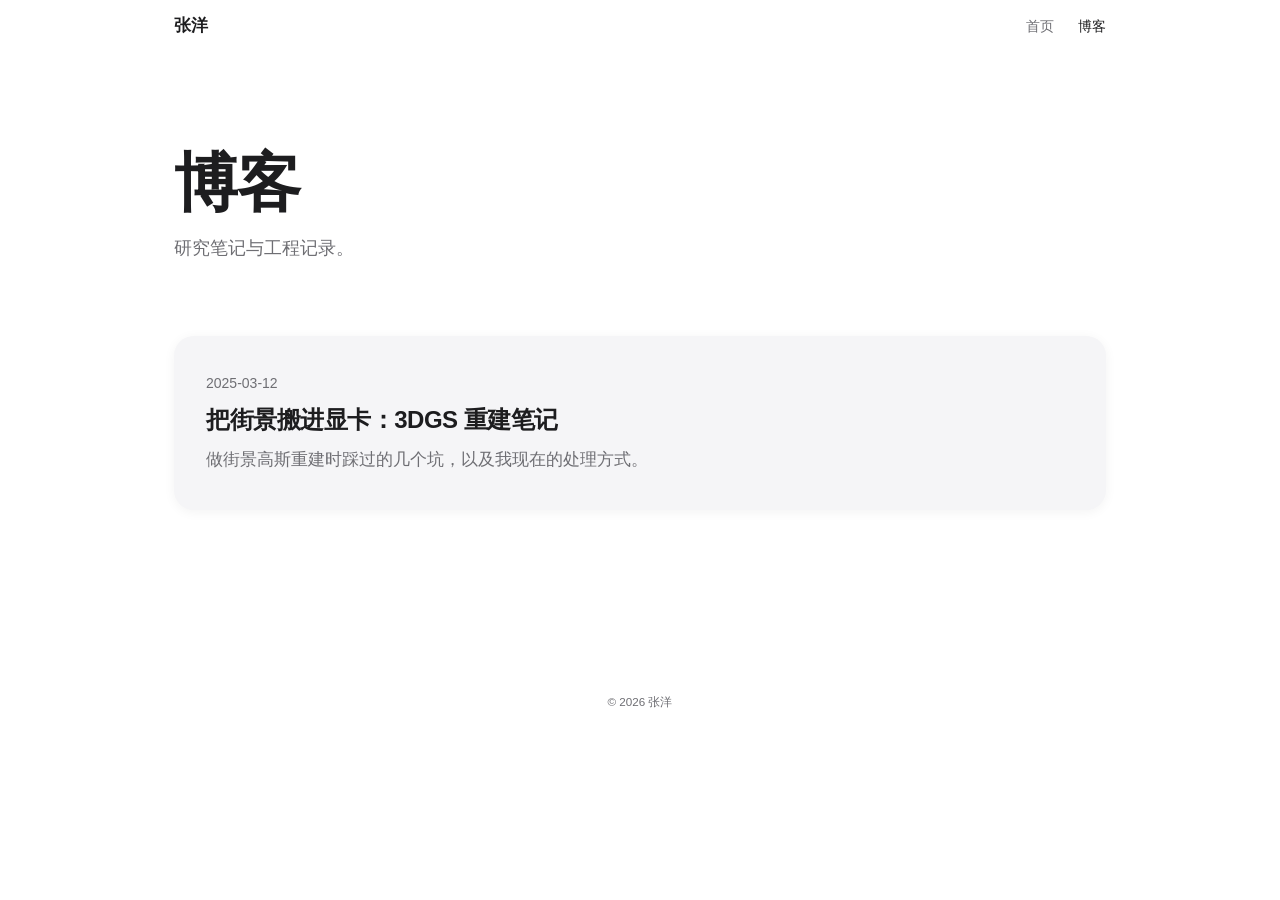
==== blog.html @ 5f1451cf "feat: 初始化个人作品集静态站点 Co-Authored-By: Claude Opus 5.5 <noreply@anthropic.com>" ====
<!DOCTYPE html>
<html lang="zh-CN">
<head>
  <meta charset="utf-8">
  <meta name="viewport" content="width=device-width, initial-scale=1">
  <meta name="color-scheme" content="light dark">
  <title>博客</title>
  <link rel="stylesheet" href="assets/css/style.css">
</head>
<body data-page="blog" class="has-nav-pad">
  <nav class="nav always" aria-label="主导航">
    <div class="wrap"><a class="brand" href="index.html"></a><ul></ul></div>
  </nav>

  <main>
    <header class="page-head">
      <div class="wrap">
        <h1>博客</h1>
        <p>研究笔记与工程记录。</p>
      </div>
    </header>
    <section style="padding-top:48px">
      <div class="wrap">
        <div class="grid" id="post-list"></div>
      </div>
    </section>
  </main>

  <footer><small>© <span id="year"></span></small></footer>
  <script src="assets/js/content.js"></script>
  <script src="assets/js/main.js"></script>
</body>
</html>
---- assets/css/style.css ----
:root {
  --bg: #ffffff;
  --bg-alt: #fafafa;
  --text: #1d1d1f;
  --muted: #6e6e73;
  --card: #f5f5f7;
  --nav-bg: rgba(255, 255, 255, 0.72);
  --shadow: 0 2px 12px rgba(0, 0, 0, 0.05);
  --radius: 20px;
  --font: -apple-system, BlinkMacSystemFont, 'SF Pro Text', 'Segoe UI', 'PingFang SC', 'Hiragino Sans GB', 'Microsoft YaHei', sans-serif;
}
@media (prefers-color-scheme: dark) {
  :root {
    --bg: #000000;
    --bg-alt: #0b0b0c;
    --text: #f5f5f7;
    --muted: #a1a1a6;
    --card: #1c1c1e;
    --nav-bg: rgba(0, 0, 0, 0.72);
    --shadow: none;
  }
}
* { box-sizing: border-box; margin: 0; padding: 0; }
html { scroll-behavior: smooth; -webkit-text-size-adjust: 100%; }
body {
  font-family: var(--font);
  background: var(--bg);
  color: var(--text);
  font-size: 18px;
  line-height: 1.65;
  -webkit-font-smoothing: antialiased;
}
a { color: inherit; text-decoration: none; }
:focus-visible { outline: 2px solid var(--text); outline-offset: 3px; border-radius: 6px; }

.wrap { max-width: 980px; margin: 0 auto; padding: 0 24px; }
.narrow { max-width: 680px; }
section { padding: 96px 0; }
.alt { background: var(--bg-alt); }

h1, h2, h3 { font-weight: 600; letter-spacing: -0.02em; line-height: 1.1; }
h2 { font-size: clamp(32px, 5vw, 48px); margin-bottom: 40px; }
.eyebrow { color: var(--muted); font-size: 15px; margin-bottom: 12px; }

/* 导航 */
.nav {
  position: fixed; top: 0; left: 0; right: 0; z-index: 10;
  background: var(--nav-bg);
  -webkit-backdrop-filter: saturate(180%) blur(20px);
  backdrop-filter: saturate(180%) blur(20px);
  transform: translateY(-100%);
  transition: transform .35s ease;
}
.nav.show, .nav.always { transform: none; }
.nav .wrap { display: flex; justify-content: space-between; align-items: center; height: 52px; }
.nav .brand { font-weight: 600; font-size: 17px; }
.nav ul { display: flex; gap: 24px; list-style: none; }
.nav ul a { font-size: 14px; color: var(--muted); transition: color .2s; }
.nav ul a:hover, .nav ul a[aria-current] { color: var(--text); }
body.has-nav-pad { padding-top: 52px; }

/* 首屏 */
.hero { min-height: 100vh; display: flex; align-items: center; text-align: center; padding: 120px 0 80px; }
.hero h1 { font-size: clamp(56px, 12vw, 72px); font-weight: 700; margin-bottom: 20px; }
.hero .sub { font-size: clamp(19px, 3vw, 24px); color: var(--muted); margin-bottom: 40px; }
.actions { display: flex; gap: 16px; justify-content: center; flex-wrap: wrap; }
.btn {
  display: inline-block; padding: 12px 26px; border-radius: 980px;
  font-size: 17px; transition: opacity .2s, background .2s;
}
.btn.primary { background: var(--text); color: var(--bg); }
.btn.primary:hover { opacity: .85; }
.btn.ghost { color: var(--text); background: var(--card); }
.btn.ghost:hover { opacity: .8; }

/* 关于 */
.about p { font-size: clamp(20px, 2.6vw, 26px); line-height: 1.55; margin-bottom: 24px; font-weight: 500; letter-spacing: -0.01em; }
.about p:not(:first-child) { color: var(--muted); font-weight: 400; font-size: clamp(18px, 2.2vw, 21px); }

/* 卡片 */
.grid { display: grid; gap: 20px; grid-template-columns: 1fr; }
.card {
  background: var(--card); border-radius: var(--radius);
  padding: 36px 32px; box-shadow: var(--shadow);
  display: flex; flex-direction: column; gap: 12px;
  transition: transform .3s ease;
}
a.card:hover { transform: translateY(-4px); }
.card h3 { font-size: 24px; }
.card p { color: var(--muted); font-size: 17px; }
.tags { display: flex; flex-wrap: wrap; gap: 8px; margin-top: auto; padding-top: 12px; list-style: none; }
.tags li { font-size: 13px; color: var(--muted); background: var(--bg); padding: 4px 12px; border-radius: 980px; }
.date { font-size: 14px; color: var(--muted); }

/* 技能 */
.skills { display: grid; gap: 0; }
.skill { display: grid; gap: 4px; padding: 24px 0; border-top: 1px solid rgba(128,128,128,.2); }
.skill:last-child { border-bottom: 1px solid rgba(128,128,128,.2); }
.skill dt { font-weight: 600; font-size: 19px; }
.skill dd { color: var(--muted); font-size: 17px; }

/* 联系 */
.contact { text-align: center; }
.contact p { color: var(--muted); margin-bottom: 28px; }
.contact .mail { font-size: clamp(24px, 5vw, 40px); font-weight: 600; letter-spacing: -0.02em; display: inline-block; margin-bottom: 24px; }
.contact .links a { color: var(--muted); font-size: 17px; }
.contact .links a:hover { color: var(--text); }

/* 空状态 */
.empty { text-align: center; padding: 80px 24px; background: var(--card); border-radius: var(--radius); }
.empty h3 { font-size: 24px; margin-bottom: 8px; }
.empty p { color: var(--muted); }

/* 页头与文章 */
.page-head { padding: 96px 0 24px; }
.page-head h1 { font-size: clamp(40px, 8vw, 64px); font-weight: 700; }
.page-head p { color: var(--muted); margin-top: 16px; }
.article h1 { font-size: clamp(32px, 6vw, 52px); margin: 8px 0 48px; }
.article h2 { font-size: 28px; margin: 48px 0 12px; }
.article p { margin-bottom: 20px; line-height: 1.75; }
.back { color: var(--muted); font-size: 15px; display: inline-block; margin-bottom: 24px; }
.back:hover { color: var(--text); }

footer { padding: 40px 0; text-align: center; color: var(--muted); font-size: 14px; }

/* 入场 */
.reveal { opacity: 0; transform: translateY(20px); transition: opacity .8s ease, transform .8s ease; }
.reveal.in { opacity: 1; transform: none; }
@media (prefers-reduced-motion: reduce) {
  .reveal { opacity: 1; transform: none; transition: none; }
  html { scroll-behavior: auto; }
}

@media (min-width: 768px) {
  .grid.two { grid-template-columns: 1fr 1fr; }
  .skill { grid-template-columns: 200px 1fr; gap: 24px; }
}
@media (min-width: 1024px) {
  section { padding: 140px 0; }
}
@media (max-width: 767px) {
  body { font-size: 17px; }
  section { padding: 72px 0; }
  .nav ul { gap: 16px; }
  .card { padding: 28px 24px; }
}
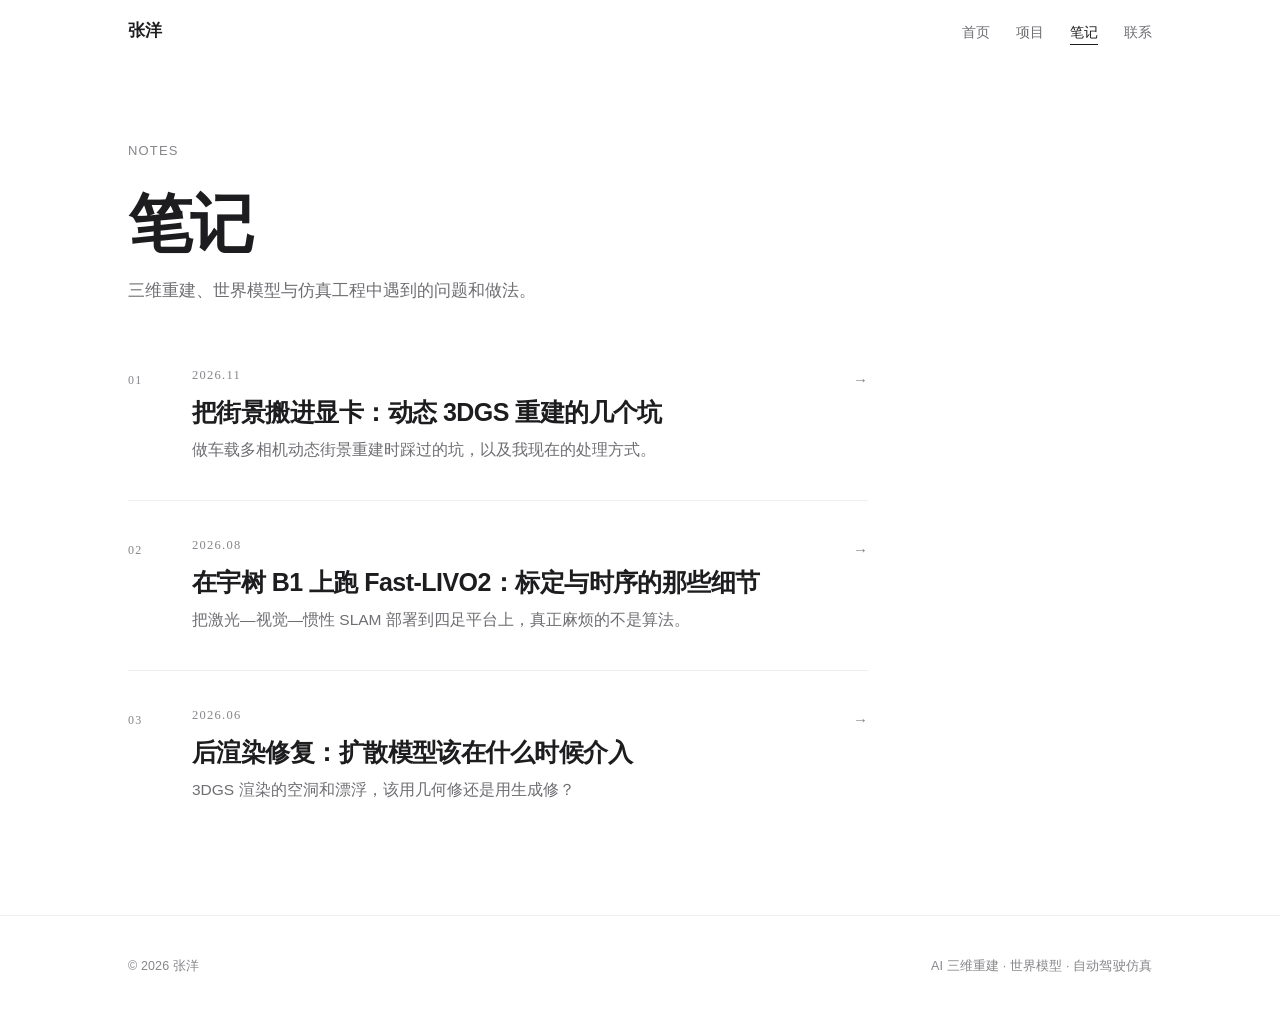
==== commit b1342df6: "feat: 换入真实简历内容，重做为编辑式双栏版式并加入校徽与企业标识 - 文案全部替换为真实简历内容（3 个项目、吉利实习、两段教育、技能、联系方式） - 版式改为编辑式双栏：左栏衬线序号 + 标题" ====
--- a/blog.html
+++ b/blog.html
@@ -1,33 +1,50 @@
 <!DOCTYPE html>
 <html lang="zh-CN">
 <head>
-  <meta charset="utf-8">
-  <meta name="viewport" content="width=device-width, initial-scale=1">
-  <meta name="color-scheme" content="light dark">
-  <title>博客</title>
-  <link rel="stylesheet" href="assets/css/style.css">
+<meta charset="utf-8">
+<meta name="viewport" content="width=device-width, initial-scale=1">
+<meta name="description" content="张洋的技术笔记：三维重建、世界模型与自动驾驶仿真。">
+<meta name="color-scheme" content="light dark">
+<meta name="theme-color" content="#ffffff" media="(prefers-color-scheme: light)">
+<meta name="theme-color" content="#000000" media="(prefers-color-scheme: dark)">
+<title>笔记 — 张洋</title>
+<link rel="icon" href="data:image/svg+xml,%3Csvg xmlns='http://www.w3.org/2000/svg' viewBox='0 0 64 64'%3E%3Crect width='64' height='64' rx='14' fill='%231d1d1f'/%3E%3Ctext x='32' y='46' font-family='PingFang SC,Microsoft YaHei,sans-serif' font-size='40' font-weight='600' fill='%23ffffff' text-anchor='middle'%3E张%3C/text%3E%3C/svg%3E">
+<link rel="stylesheet" href="assets/css/style.css">
 </head>
-<body data-page="blog" class="has-nav-pad">
-  <nav class="nav always" aria-label="主导航">
-    <div class="wrap"><a class="brand" href="index.html"></a><ul></ul></div>
-  </nav>
+<body data-page="blog">
+<a class="skip" href="#main">跳到正文</a>
 
-  <main>
-    <header class="page-head">
-      <div class="wrap">
-        <h1>博客</h1>
-        <p>研究笔记与工程记录。</p>
-      </div>
-    </header>
-    <section style="padding-top:48px">
-      <div class="wrap">
-        <div class="grid" id="post-list"></div>
-      </div>
-    </section>
-  </main>
+<nav class="nav nav-solid" aria-label="主导航">
+  <div class="wrap nav-inner">
+    <a class="brand" href="index.html" aria-label="张洋 首页"><span id="nav-name">张洋</span></a>
+    <ul class="nav-links" id="nav-links"></ul>
+  </div>
+</nav>
 
-  <footer><small>© <span id="year"></span></small></footer>
-  <script src="assets/js/content.js"></script>
-  <script src="assets/js/main.js"></script>
+<main id="main">
+  <header class="page-head">
+    <div class="wrap">
+      <p class="hero-eyebrow">Notes</p>
+      <h1>笔记</h1>
+      <p class="page-sub">三维重建、世界模型与仿真工程中遇到的问题和做法。</p>
+    </div>
+  </header>
+
+  <section class="sec sec-tight">
+    <div class="wrap">
+      <div class="post-list" id="post-list"></div>
+    </div>
+  </section>
+</main>
+
+<footer class="foot">
+  <div class="wrap foot-inner">
+    <span id="foot-left"></span>
+    <span id="foot-right"></span>
+  </div>
+</footer>
+
+<script src="assets/js/content.js"></script>
+<script src="assets/js/main.js"></script>
 </body>
 </html>
--- a/assets/css/style.css
+++ b/assets/css/style.css
@@ -1,146 +1,787 @@
+/* ============================================================
+   张洋 · 个人作品集
+   版式系统：左侧栏（编号 + 标题）+ 右侧正文列，靠字重 / 留白 / 细线分层。
+   深色模式跟随系统。
+   ============================================================ */
+
 :root {
-  --bg: #ffffff;
-  --bg-alt: #fafafa;
-  --text: #1d1d1f;
-  --muted: #6e6e73;
-  --card: #f5f5f7;
-  --nav-bg: rgba(255, 255, 255, 0.72);
-  --shadow: 0 2px 12px rgba(0, 0, 0, 0.05);
-  --radius: 20px;
-  --font: -apple-system, BlinkMacSystemFont, 'SF Pro Text', 'Segoe UI', 'PingFang SC', 'Hiragino Sans GB', 'Microsoft YaHei', sans-serif;
-}
+  --paper: #ffffff;
+  --paper-alt: #fafafa;
+  --paper-sunk: #f5f5f7;
+  --surface-2: #f2f2f4;
+
+  --ink: #1d1d1f;
+  --ink-soft: #35353a;
+  --ink-mute: #6e6e73;
+  --ink-faint: #86868b;
+
+  --rule: rgba(0, 0, 0, 0.11);
+  --rule-soft: rgba(0, 0, 0, 0.065);
+  --nav-bg: rgba(255, 255, 255, 0.74);
+  --nav-rule: rgba(0, 0, 0, 0.08);
+
+  --shadow-sm: 0 1px 2px rgba(0, 0, 0, 0.035), 0 8px 24px rgba(0, 0, 0, 0.045);
+
+  --r-sm: 12px;
+  --r-md: 18px;
+  --r-lg: 22px;
+
+  --font-sans: -apple-system, BlinkMacSystemFont, 'SF Pro Text', 'Segoe UI',
+    'PingFang SC', 'Hiragino Sans GB', 'Microsoft YaHei', sans-serif;
+  --font-serif: 'Iowan Old Style', 'Palatino Linotype', Palatino, 'Songti SC',
+    'Source Han Serif SC', 'Noto Serif CJK SC', Georgia, serif;
+
+  --ease: cubic-bezier(0.22, 0.61, 0.36, 1);
+  --maxw: 1080px;
+  --rail: 232px;
+  --rail-gap: 64px;
+}
+
 @media (prefers-color-scheme: dark) {
   :root {
-    --bg: #000000;
-    --bg-alt: #0b0b0c;
-    --text: #f5f5f7;
-    --muted: #a1a1a6;
-    --card: #1c1c1e;
-    --nav-bg: rgba(0, 0, 0, 0.72);
-    --shadow: none;
-  }
-}
-* { box-sizing: border-box; margin: 0; padding: 0; }
-html { scroll-behavior: smooth; -webkit-text-size-adjust: 100%; }
+    --paper: #000000;
+    --paper-alt: #0b0b0c;
+    --paper-sunk: #1c1c1e;
+    --surface-2: #242427;
+
+    --ink: #f5f5f7;
+    --ink-soft: #d8d8dd;
+    --ink-mute: #a8a8ae;
+    --ink-faint: #8e8e93;
+
+    --rule: rgba(255, 255, 255, 0.14);
+    --rule-soft: rgba(255, 255, 255, 0.085);
+    --nav-bg: rgba(0, 0, 0, 0.68);
+    --nav-rule: rgba(255, 255, 255, 0.11);
+
+    --shadow-sm: none;
+  }
+}
+
+/* ---------- 基础 ---------- */
+*, *::before, *::after { box-sizing: border-box; }
+* { margin: 0; padding: 0; }
+
+html {
+  scroll-behavior: smooth;
+  -webkit-text-size-adjust: 100%;
+  scroll-padding-top: 84px;
+}
+
 body {
-  font-family: var(--font);
-  background: var(--bg);
-  color: var(--text);
+  font-family: var(--font-sans);
   font-size: 18px;
-  line-height: 1.65;
+  line-height: 1.68;
+  color: var(--ink);
+  background: var(--paper);
   -webkit-font-smoothing: antialiased;
-}
+  -moz-osx-font-smoothing: grayscale;
+  text-rendering: optimizeLegibility;
+  overflow-x: hidden;
+}
+
 a { color: inherit; text-decoration: none; }
-:focus-visible { outline: 2px solid var(--text); outline-offset: 3px; border-radius: 6px; }
-
-.wrap { max-width: 980px; margin: 0 auto; padding: 0 24px; }
-.narrow { max-width: 680px; }
-section { padding: 96px 0; }
-.alt { background: var(--bg-alt); }
-
-h1, h2, h3 { font-weight: 600; letter-spacing: -0.02em; line-height: 1.1; }
-h2 { font-size: clamp(32px, 5vw, 48px); margin-bottom: 40px; }
-.eyebrow { color: var(--muted); font-size: 15px; margin-bottom: 12px; }
-
-/* 导航 */
+img { max-width: 100%; display: block; }
+ul, ol { list-style: none; }
+strong { font-weight: 600; }
+time, .num { font-variant-numeric: tabular-nums; }
+
+:focus-visible {
+  outline: 2px solid var(--ink);
+  outline-offset: 3px;
+  border-radius: 3px;
+}
+
+::selection { background: var(--ink); color: var(--paper); }
+
+.skip {
+  position: absolute; left: -9999px; top: 0;
+  background: var(--ink); color: var(--paper);
+  padding: 10px 18px; border-radius: 0 0 var(--r-sm) 0; z-index: 100;
+}
+.skip:focus { left: 0; }
+
+.wrap { width: 100%; max-width: var(--maxw); margin: 0 auto; padding: 0 28px; }
+.measure { max-width: 42em; }
+
+/* ---------- 导航 ---------- */
 .nav {
-  position: fixed; top: 0; left: 0; right: 0; z-index: 10;
+  position: fixed; inset: 0 0 auto 0; z-index: 50;
   background: var(--nav-bg);
   -webkit-backdrop-filter: saturate(180%) blur(20px);
   backdrop-filter: saturate(180%) blur(20px);
-  transform: translateY(-100%);
-  transition: transform .35s ease;
-}
-.nav.show, .nav.always { transform: none; }
-.nav .wrap { display: flex; justify-content: space-between; align-items: center; height: 52px; }
-.nav .brand { font-weight: 600; font-size: 17px; }
-.nav ul { display: flex; gap: 24px; list-style: none; }
-.nav ul a { font-size: 14px; color: var(--muted); transition: color .2s; }
-.nav ul a:hover, .nav ul a[aria-current] { color: var(--text); }
-body.has-nav-pad { padding-top: 52px; }
-
-/* 首屏 */
-.hero { min-height: 100vh; display: flex; align-items: center; text-align: center; padding: 120px 0 80px; }
-.hero h1 { font-size: clamp(56px, 12vw, 72px); font-weight: 700; margin-bottom: 20px; }
-.hero .sub { font-size: clamp(19px, 3vw, 24px); color: var(--muted); margin-bottom: 40px; }
-.actions { display: flex; gap: 16px; justify-content: center; flex-wrap: wrap; }
+  border-bottom: 1px solid transparent;
+  transition: border-color .35s var(--ease), transform .45s var(--ease);
+  transform: translateY(-102%);
+}
+.nav.show, .nav-solid { transform: none; }
+.nav.show { border-bottom-color: var(--nav-rule); }
+.nav-inner {
+  display: flex; align-items: center; justify-content: space-between;
+  height: 62px; gap: 24px;
+}
+.brand {
+  font-size: 16.5px; font-weight: 600; letter-spacing: -0.01em;
+  white-space: nowrap;
+}
+.nav-links { display: flex; align-items: center; gap: 26px; }
+.nav-links a {
+  font-size: 13.5px; color: var(--ink-mute);
+  transition: color .2s var(--ease);
+  position: relative;
+  padding-bottom: 2px;
+}
+.nav-links a:hover, .nav-links a[aria-current] { color: var(--ink); }
+.nav-links a::after {
+  content: ''; position: absolute; left: 0; right: 0; bottom: -3px;
+  height: 1px; background: currentColor;
+  transform: scaleX(0); transform-origin: left;
+  transition: transform .3s var(--ease);
+}
+.nav-links a:hover::after, .nav-links a[aria-current]::after { transform: scaleX(1); }
+
+/* ---------- 首屏 ---------- */
+.hero {
+  position: relative;
+  min-height: 100svh;
+  display: flex; flex-direction: column; justify-content: center;
+  padding: 148px 0 104px;
+}
+.hero-grid {
+  display: grid;
+  grid-template-columns: minmax(0, 1fr);
+  row-gap: 56px;
+  align-items: end;
+}
+.hero-eyebrow {
+  font-size: 13px; letter-spacing: 0.09em;
+  color: var(--ink-faint); margin-bottom: 30px; font-weight: 500;
+  text-transform: uppercase;
+}
+.hero-name {
+  font-size: clamp(52px, 8.6vw, 98px);
+  font-weight: 700;
+  letter-spacing: -0.04em;
+  line-height: 0.96;
+  margin-bottom: 30px;
+}
+.hero-sub {
+  font-size: clamp(19px, 2.2vw, 26px);
+  line-height: 1.54;
+  letter-spacing: -0.014em;
+  color: var(--ink-soft);
+  font-weight: 400;
+  max-width: 22em;
+  margin-bottom: 20px;
+  text-wrap: balance;
+}
+.hero-meta {
+  font-size: 14.5px; color: var(--ink-faint);
+  letter-spacing: 0.01em; margin-bottom: 46px;
+}
+
+.actions { display: flex; gap: 12px; flex-wrap: wrap; }
 .btn {
-  display: inline-block; padding: 12px 26px; border-radius: 980px;
-  font-size: 17px; transition: opacity .2s, background .2s;
-}
-.btn.primary { background: var(--text); color: var(--bg); }
-.btn.primary:hover { opacity: .85; }
-.btn.ghost { color: var(--text); background: var(--card); }
-.btn.ghost:hover { opacity: .8; }
-
-/* 关于 */
-.about p { font-size: clamp(20px, 2.6vw, 26px); line-height: 1.55; margin-bottom: 24px; font-weight: 500; letter-spacing: -0.01em; }
-.about p:not(:first-child) { color: var(--muted); font-weight: 400; font-size: clamp(18px, 2.2vw, 21px); }
-
-/* 卡片 */
-.grid { display: grid; gap: 20px; grid-template-columns: 1fr; }
-.card {
-  background: var(--card); border-radius: var(--radius);
-  padding: 36px 32px; box-shadow: var(--shadow);
-  display: flex; flex-direction: column; gap: 12px;
-  transition: transform .3s ease;
-}
-a.card:hover { transform: translateY(-4px); }
-.card h3 { font-size: 24px; }
-.card p { color: var(--muted); font-size: 17px; }
-.tags { display: flex; flex-wrap: wrap; gap: 8px; margin-top: auto; padding-top: 12px; list-style: none; }
-.tags li { font-size: 13px; color: var(--muted); background: var(--bg); padding: 4px 12px; border-radius: 980px; }
-.date { font-size: 14px; color: var(--muted); }
-
-/* 技能 */
-.skills { display: grid; gap: 0; }
-.skill { display: grid; gap: 4px; padding: 24px 0; border-top: 1px solid rgba(128,128,128,.2); }
-.skill:last-child { border-bottom: 1px solid rgba(128,128,128,.2); }
-.skill dt { font-weight: 600; font-size: 19px; }
-.skill dd { color: var(--muted); font-size: 17px; }
-
-/* 联系 */
-.contact { text-align: center; }
-.contact p { color: var(--muted); margin-bottom: 28px; }
-.contact .mail { font-size: clamp(24px, 5vw, 40px); font-weight: 600; letter-spacing: -0.02em; display: inline-block; margin-bottom: 24px; }
-.contact .links a { color: var(--muted); font-size: 17px; }
-.contact .links a:hover { color: var(--text); }
-
-/* 空状态 */
-.empty { text-align: center; padding: 80px 24px; background: var(--card); border-radius: var(--radius); }
-.empty h3 { font-size: 24px; margin-bottom: 8px; }
-.empty p { color: var(--muted); }
-
-/* 页头与文章 */
-.page-head { padding: 96px 0 24px; }
-.page-head h1 { font-size: clamp(40px, 8vw, 64px); font-weight: 700; }
-.page-head p { color: var(--muted); margin-top: 16px; }
-.article h1 { font-size: clamp(32px, 6vw, 52px); margin: 8px 0 48px; }
-.article h2 { font-size: 28px; margin: 48px 0 12px; }
-.article p { margin-bottom: 20px; line-height: 1.75; }
-.back { color: var(--muted); font-size: 15px; display: inline-block; margin-bottom: 24px; }
-.back:hover { color: var(--text); }
-
-footer { padding: 40px 0; text-align: center; color: var(--muted); font-size: 14px; }
-
-/* 入场 */
-.reveal { opacity: 0; transform: translateY(20px); transition: opacity .8s ease, transform .8s ease; }
-.reveal.in { opacity: 1; transform: none; }
+  display: inline-flex; align-items: center; justify-content: center;
+  padding: 13px 28px; border-radius: 980px;
+  font-size: 15.5px; font-weight: 500; letter-spacing: -0.005em;
+  border: 1px solid transparent;
+  transition: opacity .22s var(--ease), background .22s var(--ease),
+              color .22s var(--ease), transform .18s var(--ease);
+}
+.btn:active { transform: scale(0.978); }
+.btn.primary { background: var(--ink); color: var(--paper); }
+.btn.primary:hover { opacity: .84; }
+.btn.ghost { background: var(--surface-2); color: var(--ink); }
+.btn.ghost:hover { background: var(--paper-sunk); }
+@media (prefers-color-scheme: dark) {
+  .btn.ghost:hover { background: var(--surface-2); opacity: .82; }
+}
+
+/* 首屏右侧索引（大屏） */
+.hero-index { display: none; }
+.hero-index-label {
+  font-family: var(--font-serif);
+  font-size: 11.5px; letter-spacing: 0.16em; text-transform: uppercase;
+  color: var(--ink-faint); margin-bottom: 16px;
+}
+.hero-index li {
+  display: grid;
+  grid-template-columns: 20px minmax(0, 1fr) auto;
+  gap: 12px; align-items: start;
+  padding: 12px 0;
+  border-top: 1px solid var(--rule-soft);
+  font-size: 13px; color: var(--ink-mute); line-height: 1.5;
+}
+.hero-index li:last-child { border-bottom: 1px solid var(--rule-soft); }
+.hero-index .idx {
+  font-family: var(--font-serif);
+  font-size: 11.5px; color: var(--ink-faint); letter-spacing: 0.06em;
+  flex: none; width: 18px;
+}
+.hero-index .t { text-wrap: pretty; }
+.hero-index .y {
+  font-size: 11px; letter-spacing: 0.04em;
+  color: var(--ink-faint); font-variant-numeric: tabular-nums;
+  padding-top: 2px; white-space: nowrap;
+}
+
+.scroll-hint {
+  position: absolute; left: 50%; bottom: 38px; transform: translateX(-50%);
+  width: 22px; height: 38px;
+  border: 1px solid var(--rule);
+  border-radius: 980px;
+  display: flex; justify-content: center; padding-top: 8px;
+}
+.scroll-hint span {
+  width: 2.5px; height: 6px; border-radius: 2px;
+  background: var(--ink-faint);
+  animation: scrolldot 2.2s var(--ease) infinite;
+}
+@keyframes scrolldot {
+  0%, 100% { opacity: 0; transform: translateY(0); }
+  35% { opacity: 1; }
+  70% { opacity: 0; transform: translateY(13px); }
+}
+
+/* ---------- 区块骨架 ---------- */
+.sec { padding: 112px 0; }
+.sec-alt { background: var(--paper-alt); }
+.sec-tight { padding: 8px 0 112px; }
+
+.sec-grid {
+  display: grid;
+  grid-template-columns: minmax(0, 1fr);
+  row-gap: 34px;
+  align-items: start;
+}
+.sec-rail { display: flex; flex-direction: column; gap: 12px; }
+.sec-no {
+  font-family: var(--font-serif);
+  font-size: 12px; letter-spacing: 0.14em;
+  color: var(--ink-faint); font-variant-numeric: tabular-nums;
+}
+.sec-title {
+  font-size: clamp(25px, 3vw, 31px);
+  font-weight: 600;
+  letter-spacing: -0.022em;
+  line-height: 1.15;
+  text-wrap: balance;
+}
+.sec-body { min-width: 0; }
+
+/* ---------- 关于 ---------- */
+.prose { max-width: 39em; }
+.prose p {
+  font-size: 17.5px;
+  line-height: 1.78;
+  letter-spacing: -0.003em;
+  color: var(--ink-soft);
+  margin-bottom: 20px;
+  text-wrap: pretty;
+}
+.prose p:first-child {
+  font-size: clamp(20px, 2.3vw, 23px);
+  line-height: 1.55;
+  color: var(--ink);
+  font-weight: 500;
+  letter-spacing: -0.014em;
+  margin-bottom: 26px;
+}
+.prose p:last-child { margin-bottom: 0; }
+
+/* ---------- 项目 / 实习条目 ---------- */
+.work-list { display: flex; flex-direction: column; }
+.work {
+  display: flex; flex-direction: column;
+  padding: 44px 0 48px;
+  border-top: 1px solid var(--rule-soft);
+}
+.work:first-child { border-top: none; padding-top: 0; }
+.work:last-child { padding-bottom: 0; }
+
+.rule-row {
+  display: flex; align-items: center; gap: 14px;
+  margin-bottom: 18px;
+  font-size: 12px; letter-spacing: 0.06em;
+  color: var(--ink-faint);
+  font-variant-numeric: tabular-nums;
+}
+.rule-row .no {
+  font-family: var(--font-serif); font-size: 12px;
+  letter-spacing: 0.1em; flex: none;
+}
+.rule-row .line {
+  flex: 1; height: 1px; background: var(--rule);
+  transform: scaleY(0.5); transform-origin: center;
+}
+.rule-row .stamp { flex: none; }
+
+/* 机构标识（校徽 / 企业标）——按高度自适应宽度，浅色底不加框 */
+.crest {
+  flex: none;
+  display: inline-flex;
+  align-items: center;
+  justify-content: center;
+  height: 26px;
+  max-width: 104px;
+  overflow: visible;
+}
+.crest img {
+  height: 100%;
+  width: auto;
+  max-width: 100%;
+  object-fit: contain;
+  opacity: .95;
+  transition: opacity .25s var(--ease);
+}
+.work:hover .crest img, .edu:hover .crest img { opacity: 1; }
+
+/* 深色底上：黑/深蓝标识会糊掉，给一层浅色垫片保证可读 */
+@media (prefers-color-scheme: dark) {
+  .crest {
+    background: #f2f2f4;
+    padding: 3px 6px;
+    border-radius: 5px;
+  }
+  .crest img { opacity: 1; }
+}
+
+.work-title-row {
+  display: flex;
+  align-items: flex-start;
+  gap: 12px;
+  margin-bottom: 10px;
+}
+.work-title-row .work-title { margin-bottom: 0; }
+
+.work-title {
+  font-size: clamp(22px, 2.7vw, 29px);
+  font-weight: 600; letter-spacing: -0.024em; line-height: 1.2;
+  margin-bottom: 10px;
+  text-wrap: balance;
+}
+.work-role {
+  font-size: 14.5px; color: var(--ink-mute);
+  letter-spacing: -0.002em; margin-bottom: 22px;
+}
+.work-lead {
+  font-size: 17px; line-height: 1.76;
+  color: var(--ink-soft);
+  max-width: 38em;
+  text-wrap: pretty;
+}
+.work-body { display: flex; flex-direction: column; gap: 26px; }
+
+.points { display: flex; flex-direction: column; gap: 22px; }
+.points h4 {
+  font-size: 15.5px; font-weight: 600;
+  letter-spacing: -0.008em; margin-bottom: 7px;
+  color: var(--ink);
+}
+.points p {
+  font-size: 16px; line-height: 1.8;
+  color: var(--ink-mute);
+  max-width: 40em;
+  text-wrap: pretty;
+}
+
+/* 技术标签 */
+.tags { display: flex; flex-wrap: wrap; gap: 7px; }
+.tags li {
+  font-size: 12px; letter-spacing: 0.005em;
+  color: var(--ink-mute);
+  background: var(--surface-2);
+  padding: 5px 11px; border-radius: 6px;
+  white-space: nowrap;
+  transition: color .2s var(--ease), background .2s var(--ease);
+}
+.sec-alt .tags li { background: var(--paper); }
+@media (prefers-color-scheme: dark) {
+  .tags li { background: var(--surface-2); color: var(--ink-soft); }
+  .sec-alt .tags li { background: var(--paper-sunk); }
+}
+
+/* ---------- 教育 ---------- */
+.edu-list { display: flex; flex-direction: column; }
+.edu {
+  display: flex; flex-direction: column;
+  padding: 36px 0 40px;
+  border-top: 1px solid var(--rule-soft);
+}
+.edu:first-child { border-top: none; padding-top: 0; }
+.edu:last-child { padding-bottom: 0; }
+.edu-top {
+  display: flex; align-items: center; flex-wrap: wrap; gap: 10px 12px;
+  margin-bottom: 4px;
+}
+.edu .crest { width: 34px; height: 34px; border-radius: 8px; }
+.edu-school {
+  font-size: clamp(20px, 2.3vw, 23px);
+  font-weight: 600; letter-spacing: -0.018em;
+}
+.badge {
+  font-size: 11px; font-weight: 600; letter-spacing: 0.06em;
+  color: var(--ink-mute);
+  background: var(--surface-2);
+  padding: 2px 7px; border-radius: 5px;
+  transform: translateY(-2px);
+}
+.edu-degree { font-size: 15.5px; color: var(--ink-mute); }
+.edu-period {
+  font-size: 13.5px; color: var(--ink-faint);
+  letter-spacing: 0.03em; margin-top: 1px;
+  font-variant-numeric: tabular-nums;
+}
+.edu-detail {
+  font-size: 15.5px; color: var(--ink-soft);
+  margin-top: 18px; font-variant-numeric: tabular-nums;
+}
+.edu-honors {
+  font-size: 15px; color: var(--ink-mute); line-height: 1.72;
+  max-width: 36em; margin-top: 7px;
+}
+
+/* ---------- 技能 ---------- */
+.skill-list { display: flex; flex-direction: column; }
+.skill {
+  display: grid;
+  grid-template-columns: minmax(0, 132px) minmax(0, 1fr);
+  column-gap: 28px;
+  row-gap: 6px;
+  align-items: baseline;
+  padding: 22px 0 24px;
+  border-top: 1px solid var(--rule-soft);
+}
+.skill:first-child { border-top: none; padding-top: 0; }
+.skill:last-child { padding-bottom: 0; }
+.skill-group {
+  font-size: 12.5px; font-weight: 600;
+  letter-spacing: 0.06em; color: var(--ink-faint);
+  padding-top: 3px;
+}
+.skill-items {
+  font-size: 16px; line-height: 1.85; max-width: 44em;
+  color: var(--ink-soft); letter-spacing: -0.002em;
+  text-wrap: pretty;
+}
+.skill-items li { display: inline-block; }
+.skill-items li:not(:last-child)::after {
+  content: '、';
+  color: var(--ink-faint);
+  margin-right: 2px;
+}
+
+/* ---------- 联系 ---------- */
+.sec-contact {
+  background: #111113; color: #f5f5f7;
+  padding: 116px 0 112px;
+}
+.sec-contact .sec-no { color: rgba(255, 255, 255, 0.4); }
+.sec-contact .sec-title { color: #fff; }
+.contact-intro {
+  font-size: clamp(18px, 2.2vw, 21px);
+  line-height: 1.62; color: rgba(255, 255, 255, 0.7);
+  max-width: 26em; margin-bottom: 44px;
+  text-wrap: pretty;
+}
+.contact-mail {
+  display: inline-block;
+  font-size: clamp(24px, 4.6vw, 42px);
+  font-weight: 600; letter-spacing: -0.028em;
+  line-height: 1.2;
+  padding-bottom: 8px;
+  background-image: linear-gradient(currentColor, currentColor);
+  background-repeat: no-repeat;
+  background-size: 100% 1px;
+  background-position: 0 100%;
+  transition: background-size .35s var(--ease);
+  word-break: break-word;
+}
+.contact-mail:hover { background-size: 100% 2px; }
+
+.contact-meta {
+  display: grid; gap: 0;
+  margin-top: 64px;
+  border-top: 1px solid rgba(255, 255, 255, 0.14);
+  max-width: 620px;
+}
+.contact-meta > div {
+  display: grid;
+  grid-template-columns: 92px minmax(0, 1fr);
+  gap: 16px; align-items: baseline;
+  padding: 14px 0;
+  border-bottom: 1px solid rgba(255, 255, 255, 0.09);
+}
+.contact-meta dt {
+  font-size: 12px; letter-spacing: 0.1em;
+  color: rgba(255, 255, 255, 0.42);
+}
+.contact-meta dd {
+  font-size: 15px; color: rgba(255, 255, 255, 0.82);
+  letter-spacing: -0.002em;
+}
+.contact-meta a {
+  transition: color .22s var(--ease);
+  border-bottom: 1px solid transparent;
+}
+.contact-meta a:hover { color: #fff; border-bottom-color: rgba(255, 255, 255, 0.5); }
+
+@media (prefers-color-scheme: dark) {
+  .sec-contact {
+    background: #101012;
+    border-top: 1px solid var(--rule);
+  }
+}
+
+/* ---------- 页头（列表页） ---------- */
+.page-head { padding: 140px 0 52px; }
+.page-head h1 {
+  font-size: clamp(38px, 7vw, 64px);
+  font-weight: 700; letter-spacing: -0.035em; line-height: 1.02;
+  margin-bottom: 20px;
+}
+.page-sub {
+  font-size: 16.5px; color: var(--ink-mute);
+  max-width: 32em; text-wrap: pretty;
+}
+
+/* ---------- 笔记列表 ---------- */
+.post-list { display: flex; flex-direction: column; max-width: 740px; }
+.post-item {
+  display: grid;
+  grid-template-columns: 44px minmax(0, 1fr) 26px;
+  column-gap: 20px;
+  align-items: start;
+  padding: 34px 0 36px;
+  border-top: 1px solid var(--rule-soft);
+}
+.post-item:first-child { border-top: none; padding-top: 0; }
+.post-item:last-child { padding-bottom: 0; }
+.post-no {
+  font-family: var(--font-serif);
+  font-size: 12px; letter-spacing: 0.1em;
+  color: var(--ink-faint); padding-top: 5px;
+  font-variant-numeric: tabular-nums;
+}
+.post-item time {
+  display: block;
+  font-family: var(--font-serif);
+  font-size: 12.5px; letter-spacing: 0.1em;
+  color: var(--ink-faint);
+  margin-bottom: 10px;
+  font-variant-numeric: tabular-nums;
+}
+.post-item h2 {
+  font-size: clamp(20px, 2.5vw, 25px);
+  font-weight: 600; letter-spacing: -0.022em; line-height: 1.3;
+  margin-bottom: 9px;
+  transition: opacity .24s var(--ease);
+  text-wrap: balance;
+}
+.post-item p {
+  font-size: 15.5px; line-height: 1.7;
+  color: var(--ink-mute); max-width: 40em;
+  text-wrap: pretty;
+}
+.post-arrow {
+  justify-self: end;
+  font-size: 15px; color: var(--ink-faint);
+  padding-top: 2px;
+  transition: transform .3s var(--ease), color .24s var(--ease);
+}
+.post-item:hover h2 { opacity: .62; }
+.post-item:hover .post-arrow {
+  transform: translateX(4px);
+  color: var(--ink);
+}
+
+/* ---------- 文章 ---------- */
+.article-wrap { padding: 140px 0 100px; }
+.back {
+  display: inline-flex; align-items: center; gap: 7px;
+  font-size: 14px; color: var(--ink-faint);
+  margin-bottom: 52px;
+  transition: color .22s var(--ease);
+}
+.back span { transition: transform .3s var(--ease); }
+.back:hover { color: var(--ink); }
+.back:hover span { transform: translateX(-3px); }
+
+.article { max-width: 100%; }
+.article time {
+  display: block;
+  font-family: var(--font-serif);
+  font-size: 12.5px; letter-spacing: 0.12em;
+  color: var(--ink-faint);
+  text-transform: uppercase;
+}
+.article h1 {
+  font-size: clamp(28px, 3.8vw, 40px);
+  font-weight: 600; letter-spacing: -0.03em; line-height: 1.26;
+  margin: 16px 0 0;
+  text-wrap: pretty;
+}
+.article h1 + p {
+  margin-top: 40px;
+}
+.article p {
+  font-size: 17.5px; line-height: 1.82;
+  color: var(--ink-soft); margin-bottom: 22px;
+  text-wrap: pretty;
+}
+.article p:first-of-type {
+  font-size: 19.5px; line-height: 1.68;
+  color: var(--ink);
+  letter-spacing: -0.008em;
+}
+.article h2 {
+  font-size: clamp(18px, 2.1vw, 20px);
+  font-weight: 600; letter-spacing: -0.012em;
+  color: var(--ink);
+  margin: 52px 0 16px;
+  padding-top: 18px;
+  border-top: 1px solid var(--rule-soft);
+}
+.article p:last-child { margin-bottom: 0; }
+
+.article-end {
+  margin-top: 72px; padding-top: 26px;
+  border-top: 1px solid var(--rule-soft);
+  font-size: 14px; color: var(--ink-faint);
+  display: flex; justify-content: space-between; gap: 16px; flex-wrap: wrap;
+}
+.article-end a { transition: color .22s var(--ease); }
+.article-end a:hover { color: var(--ink); }
+
+/* ---------- 空状态 ---------- */
+.empty {
+  padding: 64px 28px; text-align: center;
+  background: var(--paper-alt);
+  border-radius: var(--r-lg);
+}
+.empty h3 { font-size: 18px; font-weight: 600; margin-bottom: 8px; }
+.empty p { font-size: 15px; color: var(--ink-mute); }
+
+/* ---------- 页脚 ---------- */
+.foot { padding: 40px 0; border-top: 1px solid var(--rule-soft); }
+.foot-inner {
+  display: flex; justify-content: space-between;
+  flex-wrap: wrap; gap: 8px 24px;
+  font-size: 12.5px; color: var(--ink-faint);
+  letter-spacing: 0.01em;
+}
+
+/* ---------- 入场动画 ---------- */
+[data-reveal] {
+  opacity: 0;
+  transform: translateY(14px);
+  transition: opacity .8s var(--ease), transform .8s var(--ease);
+  transition-delay: var(--d, 0ms);
+}
+[data-reveal].in { opacity: 1; transform: none; }
+
 @media (prefers-reduced-motion: reduce) {
-  .reveal { opacity: 1; transform: none; transition: none; }
   html { scroll-behavior: auto; }
-}
-
-@media (min-width: 768px) {
-  .grid.two { grid-template-columns: 1fr 1fr; }
-  .skill { grid-template-columns: 200px 1fr; gap: 24px; }
-}
+  *, *::before, *::after {
+    animation-duration: .001ms !important;
+    animation-iteration-count: 1 !important;
+    transition-duration: .001ms !important;
+  }
+  [data-reveal] { opacity: 1; transform: none; }
+  .nav { transform: none; }
+  .scroll-hint { display: none; }
+}
+
+/* ---------- 响应式 ---------- */
 @media (min-width: 1024px) {
-  section { padding: 140px 0; }
-}
+  .sec-grid {
+    grid-template-columns: var(--rail) minmax(0, 1fr);
+    column-gap: var(--rail-gap);
+    row-gap: 24px;
+  }
+  .sec-rail { position: sticky; top: 104px; }
+
+  .hero-grid {
+    grid-template-columns: minmax(0, 1fr) 300px;
+    column-gap: 76px;
+    align-items: end;
+  }
+  .hero-index { display: block; padding-bottom: 6px; }
+}
+
+@media (min-width: 768px) and (max-width: 1023px) {
+  :root { --rail: 200px; }
+  .sec-grid {
+    grid-template-columns: 180px minmax(0, 1fr);
+    column-gap: 40px;
+    row-gap: 20px;
+  }
+  .sec-rail { position: sticky; top: 100px; }
+  .skill { grid-template-columns: minmax(0, 104px) minmax(0, 1fr); column-gap: 20px; }
+}
+
 @media (max-width: 767px) {
   body { font-size: 17px; }
-  section { padding: 72px 0; }
-  .nav ul { gap: 16px; }
-  .card { padding: 28px 24px; }
-}
+  .wrap { padding: 0 20px; }
+  .sec { padding: 74px 0; }
+  .sec-tight { padding: 4px 0 74px; }
+  .sec-grid { row-gap: 28px; }
+  .sec-rail {
+    flex-direction: row; align-items: baseline; gap: 12px;
+  }
+  .sec-title { font-size: 24px; }
+  .hero { padding: 118px 0 84px; min-height: 92svh; }
+  .hero-eyebrow { font-size: 12px; margin-bottom: 22px; letter-spacing: 0.07em; }
+  .hero-name { margin-bottom: 24px; }
+  .hero-sub { margin-bottom: 16px; }
+  .hero-meta { margin-bottom: 36px; font-size: 13.5px; }
+  .actions { gap: 10px; }
+  .btn { padding: 12px 22px; font-size: 14.5px; }
+  .nav-links { gap: 16px; }
+  .nav-links a { font-size: 12.5px; }
+  .nav-inner { height: 56px; }
+
+  .prose p { font-size: 16.5px; line-height: 1.78; }
+  .prose p:first-child { font-size: 19.5px; }
+
+  .work { padding: 32px 0 36px; }
+  .work-title { margin-bottom: 8px; }
+  .work-role { margin-bottom: 16px; }
+  .work-lead, .points p { font-size: 15.5px; line-height: 1.78; }
+  .points { gap: 18px; }
+  .work-body { gap: 22px; }
+
+  .skill {
+    grid-template-columns: minmax(0, 1fr);
+    row-gap: 4px;
+    padding: 20px 0 22px;
+  }
+  .skill-group { padding-top: 0; }
+  .skill-items { font-size: 15.5px; line-height: 1.9; }
+  .edu-honors { font-size: 14.5px; }
+
+  .sec-contact { padding: 80px 0 76px; }
+  .contact-intro { margin-bottom: 34px; }
+  .contact-meta { margin-top: 44px; }
+  .contact-meta > div { grid-template-columns: 74px minmax(0, 1fr); gap: 12px; }
+
+  .page-head { padding: 108px 0 40px; }
+  .post-item {
+    grid-template-columns: minmax(0, 1fr);
+    padding: 28px 0 30px;
+  }
+  .post-item h2 { font-size: 18.5px; line-height: 1.35; }
+  .post-no, .post-arrow { display: none; }
+  .article-wrap { padding: 108px 0 76px; }
+  .back { margin-bottom: 40px; }
+  .article p { font-size: 16.5px; line-height: 1.82; }
+  .article p:first-of-type { font-size: 18px; }
+  .scroll-hint { display: none; }
+}
+
+@media (max-width: 380px) {
+  .nav-links a { font-size: 12px; }
+  .nav-links { gap: 12px; }
+  .brand { font-size: 15.5px; }
+}
